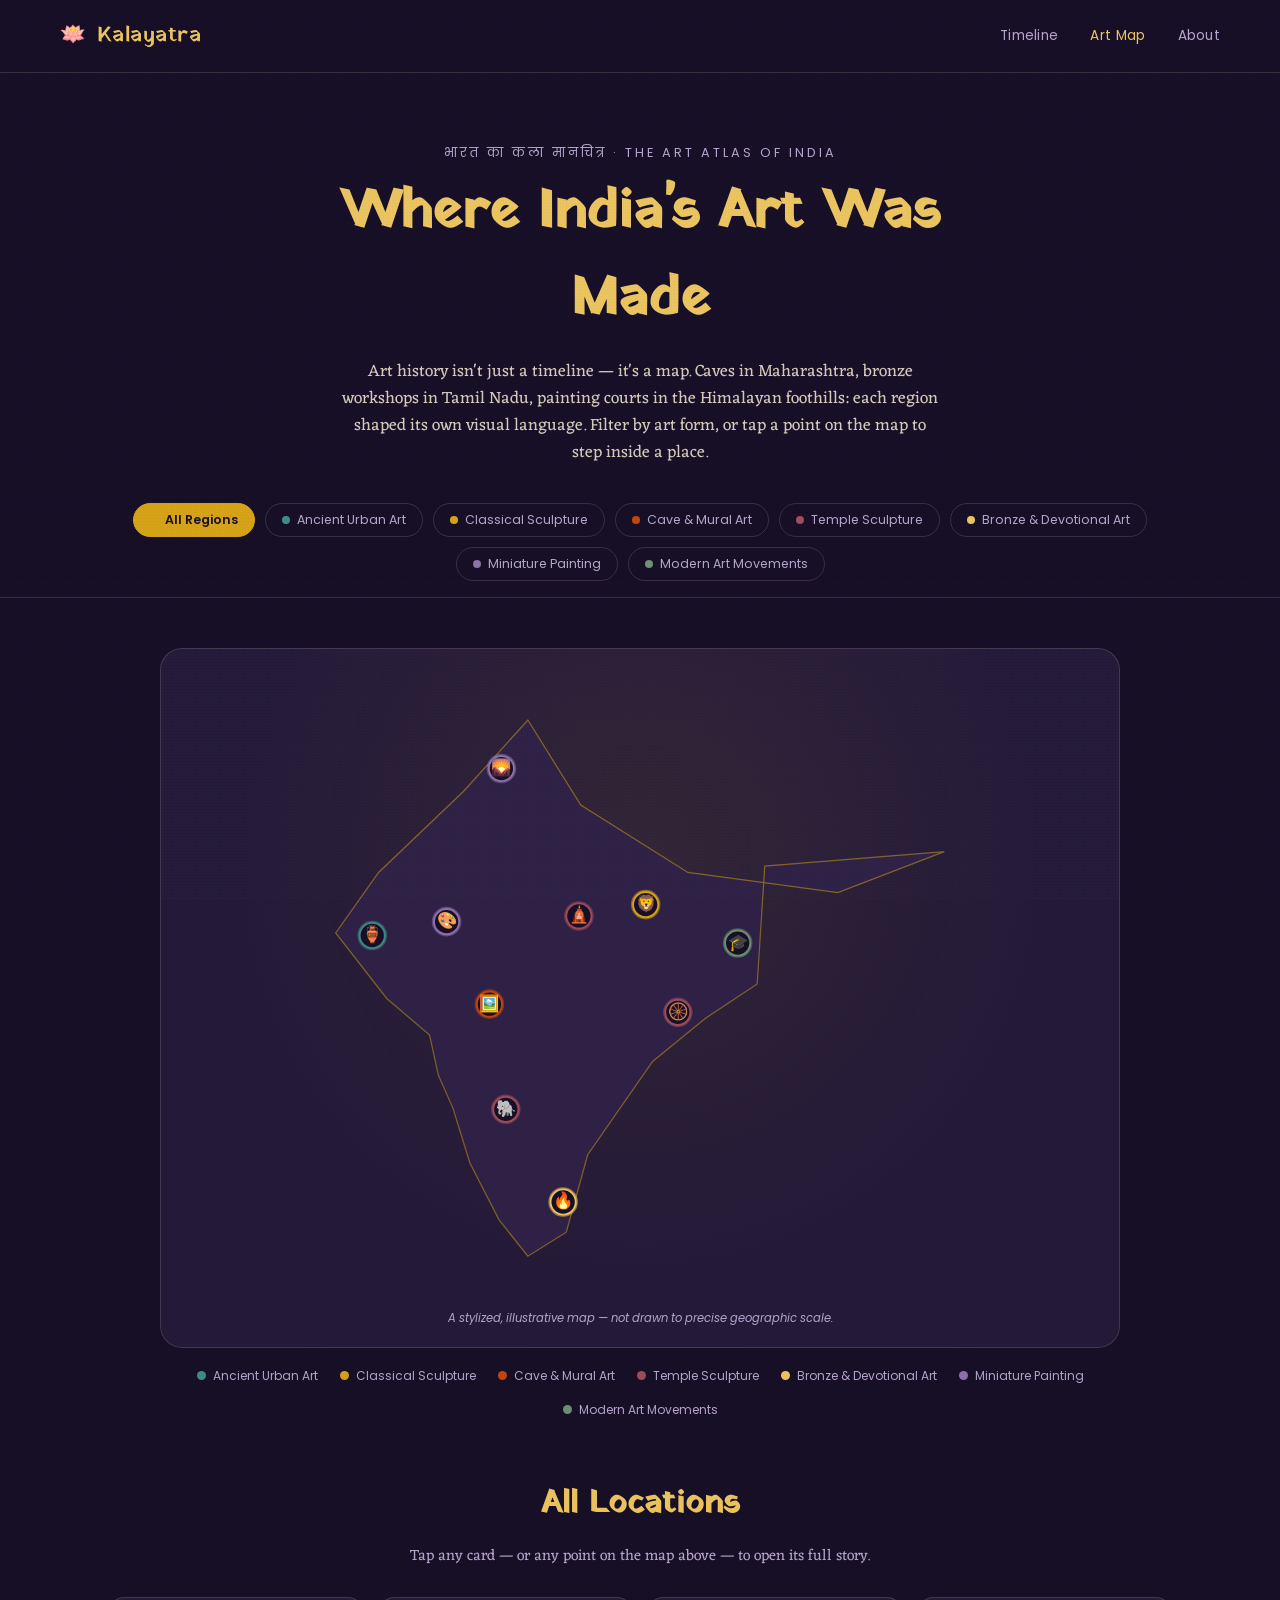
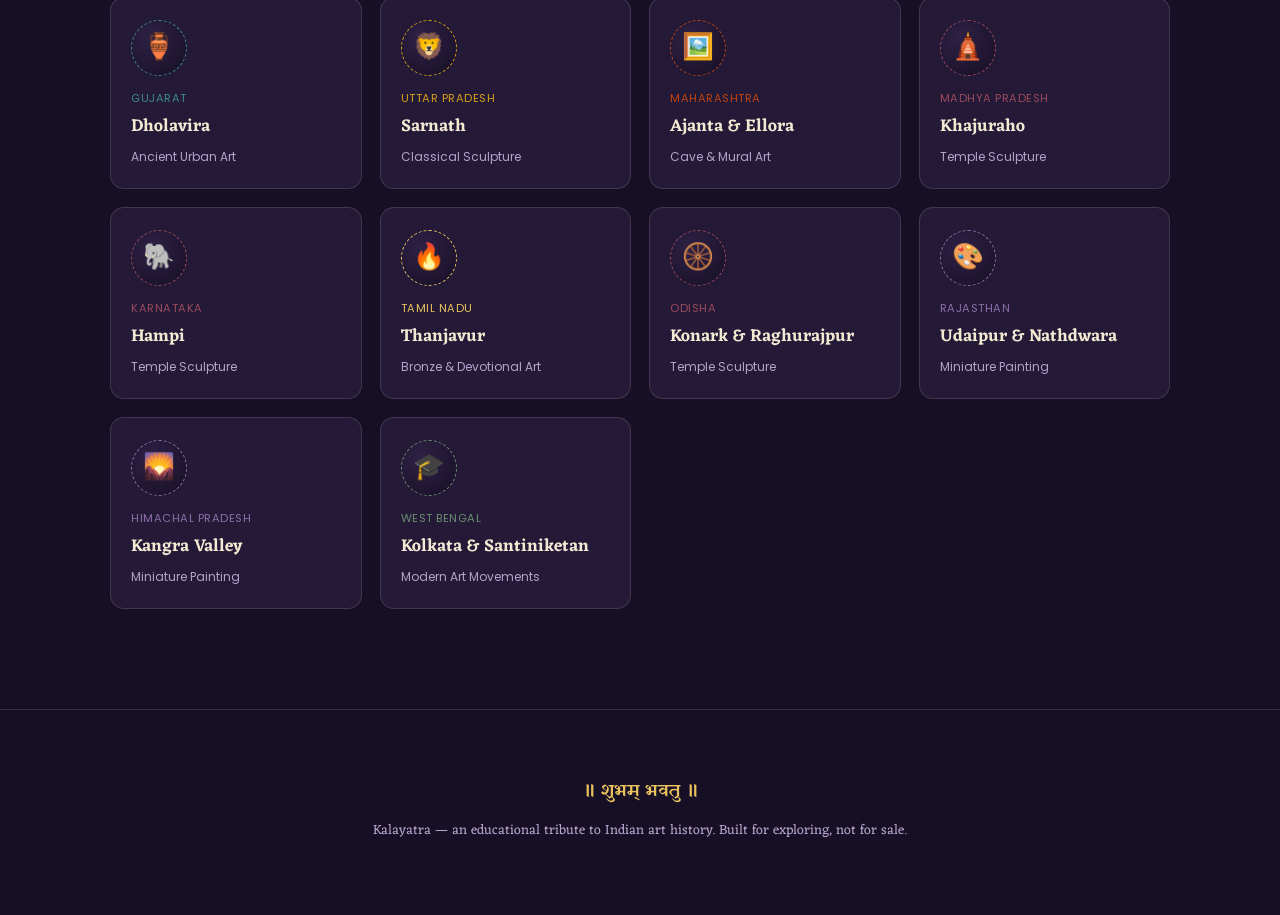
==== map.html @ e51c03c0 "Add KalaaYatra project files" ====
<!DOCTYPE html>
<html lang="en">
<head>
<meta charset="UTF-8">
<meta name="viewport" content="width=device-width, initial-scale=1.0">
<title>Kalayatra — The Art Atlas of India</title>
<meta name="description" content="An interactive map of key locations in Indian art history — temples, caves, painting schools, and workshops — with images, descriptions, and historical context.">

<link rel="preconnect" href="https://fonts.googleapis.com">
<link rel="preconnect" href="https://fonts.gstatic.com" crossorigin>
<link href="https://fonts.googleapis.com/css2?family=Yatra+One&family=Eczar:wght@400;500;600;700&family=Poppins:wght@300;400;500;600&display=swap" rel="stylesheet">

<link rel="stylesheet" href="style.css">
<link rel="stylesheet" href="map.css">
</head>
<body>

<div class="grain-overlay" aria-hidden="true"></div>

<header class="site-header">
  <div class="brand">
    <span class="brand-mark" aria-hidden="true">🪷</span>
    <span class="brand-name">Kalayatra</span>
  </div>
  <nav class="header-nav">
    <a href="index.html">Timeline</a>
    <a href="map.html" class="is-current">Art Map</a>
    <a href="index.html#about">About</a>
  </nav>
</header>

<section class="map-hero">
  <p class="hero-eyebrow">भारत का कला मानचित्र · the art atlas of india</p>
  <h1 class="map-hero-title">Where India's Art Was Made</h1>
  <p class="map-hero-sub">Art history isn't just a timeline — it's a map. Caves in Maharashtra, bronze
    workshops in Tamil Nadu, painting courts in the Himalayan foothills: each region shaped its own visual
    language. Filter by art form, or tap a point on the map to step inside a place.</p>
</section>

<nav class="filter-nav" id="filterNav" aria-label="Filter by art form">
  <!-- populated by map.js -->
</nav>

<main>
  <section class="map-section">
    <div class="map-wrap">
      <svg id="indiaMap" viewBox="0 0 1000 1000" role="img" aria-label="Stylized map of India with clickable location markers"></svg>
      <p class="map-caption">A stylized, illustrative map — not drawn to precise geographic scale.</p>
    </div>

    <div class="map-legend" id="mapLegend" aria-hidden="true">
      <!-- populated by map.js -->
    </div>
  </section>

  <section class="location-grid-section">
    <h2>All Locations</h2>
    <p class="location-grid-sub">Tap any card — or any point on the map above — to open its full story.</p>
    <div class="artifact-grid" id="locationGrid">
      <!-- populated by map.js -->
    </div>
  </section>
</main>

<footer class="site-footer">
  <p class="footer-mark" aria-hidden="true">॥ शुभम् भवतु ॥</p>
  <p>Kalayatra — an educational tribute to Indian art history. Built for exploring, not for sale.</p>
</footer>

<div class="modal-overlay" id="modalOverlay">
  <div class="modal" role="dialog" aria-modal="true" aria-labelledby="modalTitle" tabindex="-1">
    <button class="modal-close" id="modalClose" aria-label="Close">&times;</button>
    <div class="modal-icon" id="modalIcon" aria-hidden="true"></div>
    <p class="modal-era" id="modalEra"></p>
    <h3 class="modal-title" id="modalTitle"></h3>
    <div class="modal-meta" id="modalMeta"></div>
    <p class="modal-desc" id="modalDesc"></p>
    <ul class="modal-highlights" id="modalHighlights"></ul>
    <p class="modal-fact" id="modalFact"></p>
  </div>
</div>

<script src="map.js"></script>
</body>
</html>
---- style.css ----
/* ============================================================
   KALAYATRA — design tokens
   ============================================================ */
:root {
  --bg-deep:      #170F26;
  --bg-panel:     #241A38;
  --bg-panel-2:   #2E2145;
  --gold:         #D4A017;
  --gold-soft:    #E9C25E;
  --vermilion:    #C1440E;
  --teal:         #3C8A87;
  --cream:        #F3E9D2;
  --muted:        #B3A2C9;
  --line:         rgba(243, 233, 210, 0.14);

  --font-display: 'Yatra One', cursive;
  --font-body:    'Eczar', serif;
  --font-ui:      'Poppins', sans-serif;

  --radius-lg: 22px;
  --radius-md: 14px;
  --shadow-soft: 0 20px 60px rgba(0,0,0,0.35);
}

* { box-sizing: border-box; }

html { scroll-behavior: smooth; }

@media (prefers-reduced-motion: reduce) {
  html { scroll-behavior: auto; }
  * { animation-duration: 0.01ms !important; animation-iteration-count: 1 !important; transition-duration: 0.01ms !important; }
}

body {
  margin: 0;
  background: var(--bg-deep);
  color: var(--cream);
  font-family: var(--font-body);
  line-height: 1.6;
  overflow-x: hidden;
}

a { color: inherit; }

::selection { background: var(--vermilion); color: var(--cream); }

/* subtle paper grain overlay for texture */
.grain-overlay {
  position: fixed;
  inset: 0;
  pointer-events: none;
  z-index: 999;
  opacity: 0.05;
  mix-blend-mode: overlay;
  background-image: radial-gradient(circle at 1px 1px, #fff 1px, transparent 0);
  background-size: 3px 3px;
}

/* ============================================================
   HEADER
   ============================================================ */
.site-header {
  position: sticky;
  top: 0;
  z-index: 40;
  display: flex;
  align-items: center;
  justify-content: space-between;
  padding: 18px clamp(20px, 5vw, 60px);
  background: rgba(23, 15, 38, 0.75);
  backdrop-filter: blur(10px);
  border-bottom: 1px solid var(--line);
}

.brand {
  display: flex;
  align-items: center;
  gap: 10px;
  font-family: var(--font-display);
  font-size: 1.4rem;
  letter-spacing: 0.5px;
  color: var(--gold-soft);
}

.brand-mark { font-size: 1.3rem; }

.header-nav { display: flex; gap: clamp(14px, 3vw, 32px); font-family: var(--font-ui); font-size: 0.85rem; }

.header-nav a {
  text-decoration: none;
  color: var(--muted);
  transition: color 0.2s ease;
  letter-spacing: 0.3px;
}
.header-nav a:hover, .header-nav a:focus-visible { color: var(--gold-soft); }

/* ============================================================
   HERO
   ============================================================ */
.hero {
  position: relative;
  min-height: 88vh;
  display: flex;
  flex-direction: column;
  align-items: center;
  justify-content: center;
  text-align: center;
  padding: 40px 20px;
  background:
    radial-gradient(ellipse at 50% 0%, rgba(212,160,23,0.14) 0%, transparent 55%),
    radial-gradient(ellipse at 20% 90%, rgba(193,68,14,0.12) 0%, transparent 50%),
    var(--bg-deep);
}

.hero-diya { margin-bottom: 18px; position: relative; width: 46px; height: 46px; }
.hero-diya .flame {
  display: block;
  width: 10px;
  height: 20px;
  margin: 0 auto;
  border-radius: 50% 50% 50% 50% / 60% 60% 40% 40%;
  background: radial-gradient(circle at 50% 30%, #FFF3C4, var(--gold) 55%, var(--vermilion) 100%);
  box-shadow: 0 0 18px 4px rgba(212,160,23,0.55);
  animation: flicker 2.4s ease-in-out infinite;
  transform-origin: 50% 100%;
}
@keyframes flicker {
  0%, 100% { transform: scaleY(1) rotate(-1deg); }
  25% { transform: scaleY(1.08) rotate(1.5deg); }
  50% { transform: scaleY(0.94) rotate(-2deg); }
  75% { transform: scaleY(1.05) rotate(1deg); }
}

.hero-eyebrow {
  font-family: var(--font-ui);
  font-size: 0.8rem;
  letter-spacing: 3px;
  text-transform: uppercase;
  color: var(--muted);
  margin: 0 0 6px;
}

.hero-title {
  font-family: var(--font-display);
  font-size: clamp(3.4rem, 11vw, 7rem);
  color: var(--gold-soft);
  margin: 0;
  text-shadow: 0 0 40px rgba(212,160,23,0.3);
}

.hero-sub {
  max-width: 620px;
  color: var(--cream);
  opacity: 0.88;
  font-size: clamp(1rem, 2vw, 1.15rem);
  margin: 18px 0 34px;
}

.scroll-cue {
  display: flex;
  flex-direction: column;
  align-items: center;
  gap: 6px;
  text-decoration: none;
  color: var(--gold-soft);
  font-family: var(--font-ui);
  font-size: 0.78rem;
  letter-spacing: 1px;
  animation: bob 2.2s ease-in-out infinite;
}
@keyframes bob {
  0%, 100% { transform: translateY(0); }
  50% { transform: translateY(6px); }
}

/* ============================================================
   INTRO
   ============================================================ */
.intro {
  max-width: 760px;
  margin: 0 auto;
  padding: 60px 24px;
  text-align: center;
  font-size: 1.15rem;
  color: var(--cream);
}
.intro-drop {
  font-family: var(--font-display);
  font-size: 2.6rem;
  color: var(--gold-soft);
  float: left;
  line-height: 0.8;
  margin: 6px 8px 0 0;
}

/* ============================================================
   ERA QUICK NAV
   ============================================================ */
.era-nav {
  position: sticky;
  top: 63px;
  z-index: 30;
  display: flex;
  gap: 10px;
  overflow-x: auto;
  padding: 14px clamp(20px, 5vw, 60px);
  background: linear-gradient(to bottom, rgba(23,15,38,0.92), rgba(23,15,38,0.7));
  backdrop-filter: blur(6px);
  border-bottom: 1px solid var(--line);
  scrollbar-width: thin;
}
.era-nav::-webkit-scrollbar { height: 6px; }
.era-nav::-webkit-scrollbar-thumb { background: var(--bg-panel-2); border-radius: 4px; }

.era-pill {
  flex: 0 0 auto;
  font-family: var(--font-ui);
  font-size: 0.78rem;
  white-space: nowrap;
  padding: 7px 16px;
  border-radius: 999px;
  border: 1px solid var(--line);
  background: transparent;
  color: var(--muted);
  cursor: pointer;
  transition: all 0.25s ease;
}
.era-pill:hover, .era-pill:focus-visible { border-color: var(--gold); color: var(--gold-soft); }
.era-pill.active {
  background: var(--gold);
  border-color: var(--gold);
  color: var(--bg-deep);
  font-weight: 600;
}

/* ============================================================
   TIMELINE
   ============================================================ */
.timeline-section {
  position: relative;
  padding: 80px 20px 40px;
  max-width: 1180px;
  margin: 0 auto;
}

.river-svg {
  position: absolute;
  top: 0;
  left: 0;
  width: 100%;
  height: 100%;
  pointer-events: none;
  z-index: 0;
}
.river-svg path {
  fill: none;
  stroke: url(#riverGradient);
  stroke-width: 2.5;
  stroke-dasharray: 6 10;
  opacity: 0.55;
}

.timeline-container {
  position: relative;
  z-index: 1;
  display: flex;
  flex-direction: column;
  gap: 10px;
}

.era-block {
  padding: 50px 0;
  opacity: 0;
  transform: translateY(28px);
  transition: opacity 0.7s ease, transform 0.7s ease;
}
.era-block.is-visible { opacity: 1; transform: translateY(0); }

.era-header {
  display: flex;
  align-items: baseline;
  gap: 16px;
  margin-bottom: 26px;
  flex-wrap: wrap;
}

.era-marker {
  flex: 0 0 auto;
  width: 54px;
  height: 54px;
  border-radius: 50%;
  display: flex;
  align-items: center;
  justify-content: center;
  font-size: 1.5rem;
  background: var(--bg-panel);
  border: 2px solid var(--era-color, var(--gold));
  box-shadow: 0 0 0 6px rgba(212,160,23,0.06);
}

.era-titles { flex: 1 1 auto; min-width: 220px; }

.era-name {
  font-family: var(--font-display);
  font-size: clamp(1.6rem, 3.4vw, 2.2rem);
  color: var(--era-color, var(--gold-soft));
  margin: 0 0 2px;
}
.era-name-hindi {
  font-family: var(--font-body);
  font-size: 0.95rem;
  color: var(--muted);
  margin: 0;
}
.era-period {
  font-family: var(--font-ui);
  font-size: 0.78rem;
  letter-spacing: 1px;
  color: var(--muted);
  text-transform: uppercase;
}

.era-intro {
  max-width: 640px;
  color: var(--cream);
  opacity: 0.85;
  font-size: 1.02rem;
  margin: 0 0 28px;
}

.artifact-grid {
  display: grid;
  grid-template-columns: repeat(auto-fill, minmax(230px, 1fr));
  gap: 18px;
}

.artifact-card {
  position: relative;
  background: var(--bg-panel);
  border: 1px solid var(--line);
  border-radius: var(--radius-md);
  padding: 22px 20px;
  text-align: left;
  cursor: pointer;
  color: var(--cream);
  font-family: inherit;
  transition: transform 0.25s ease, box-shadow 0.25s ease, border-color 0.25s ease;
}
.artifact-card:hover, .artifact-card:focus-visible {
  transform: translateY(-4px);
  border-color: var(--era-color, var(--gold));
  box-shadow: var(--shadow-soft);
  outline: none;
}

.artifact-icon-wrap {
  width: 56px;
  height: 56px;
  border-radius: 50%;
  display: flex;
  align-items: center;
  justify-content: center;
  font-size: 1.6rem;
  margin-bottom: 14px;
  background: radial-gradient(circle at 35% 30%, var(--bg-panel-2), var(--bg-deep));
  border: 1px dashed var(--era-color, var(--gold));
}

.artifact-name {
  font-family: var(--font-body);
  font-weight: 600;
  font-size: 1.08rem;
  margin: 0 0 6px;
}

.artifact-medium {
  font-family: var(--font-ui);
  font-size: 0.75rem;
  color: var(--muted);
  margin: 0;
}

.card-cue {
  position: absolute;
  bottom: 16px;
  right: 18px;
  font-family: var(--font-ui);
  font-size: 0.7rem;
  color: var(--era-color, var(--gold-soft));
  opacity: 0;
  transition: opacity 0.25s ease;
}
.artifact-card:hover .card-cue, .artifact-card:focus-visible .card-cue { opacity: 1; }

/* ============================================================
   SEARCH
   ============================================================ */
.search-section {
  max-width: 700px;
  margin: 40px auto 100px;
  padding: 0 24px;
  text-align: center;
}
.search-section h2 {
  font-family: var(--font-display);
  color: var(--gold-soft);
  font-size: 2rem;
  margin-bottom: 6px;
}
.search-sub { color: var(--muted); font-size: 0.95rem; margin-bottom: 24px; }

.search-bar {
  display: flex;
  align-items: center;
  gap: 10px;
  background: var(--bg-panel);
  border: 1px solid var(--line);
  border-radius: 999px;
  padding: 12px 20px;
  color: var(--muted);
}
.search-bar input {
  flex: 1;
  background: transparent;
  border: none;
  outline: none;
  color: var(--cream);
  font-family: var(--font-ui);
  font-size: 0.95rem;
}
.search-bar input::placeholder { color: var(--muted); }

.search-results {
  margin-top: 22px;
  display: grid;
  grid-template-columns: repeat(auto-fill, minmax(200px, 1fr));
  gap: 14px;
  text-align: left;
}
.search-results .artifact-card { padding: 16px 18px; }
.search-empty { color: var(--muted); font-size: 0.9rem; grid-column: 1/-1; }

/* ============================================================
   FOOTER
   ============================================================ */
.site-footer {
  text-align: center;
  padding: 50px 20px 60px;
  border-top: 1px solid var(--line);
  color: var(--muted);
  font-size: 0.85rem;
}
.footer-mark {
  font-family: var(--font-display);
  color: var(--gold-soft);
  font-size: 1.1rem;
  margin-bottom: 8px;
}

/* ============================================================
   MODAL
   ============================================================ */
.modal-overlay {
  position: fixed;
  inset: 0;
  background: rgba(10, 6, 18, 0.78);
  backdrop-filter: blur(4px);
  display: flex;
  align-items: center;
  justify-content: center;
  padding: 20px;
  opacity: 0;
  visibility: hidden;
  transition: opacity 0.25s ease;
  z-index: 100;
}
.modal-overlay.open { opacity: 1; visibility: visible; }

.modal {
  position: relative;
  max-width: 560px;
  width: 100%;
  max-height: 86vh;
  overflow-y: auto;
  background: linear-gradient(160deg, var(--bg-panel-2), var(--bg-panel));
  border: 1px solid var(--line);
  border-radius: var(--radius-lg);
  padding: 40px 34px 34px;
  box-shadow: var(--shadow-soft);
  transform: scale(0.94) translateY(10px);
  transition: transform 0.28s ease;
}
.modal-overlay.open .modal { transform: scale(1) translateY(0); }

.modal-close {
  position: absolute;
  top: 16px;
  right: 18px;
  background: none;
  border: none;
  color: var(--muted);
  font-size: 1.8rem;
  line-height: 1;
  cursor: pointer;
  transition: color 0.2s ease;
}
.modal-close:hover, .modal-close:focus-visible { color: var(--gold-soft); }

.modal-icon {
  width: 70px;
  height: 70px;
  border-radius: 50%;
  display: flex;
  align-items: center;
  justify-content: center;
  font-size: 2rem;
  margin-bottom: 18px;
  background: radial-gradient(circle at 35% 30%, var(--bg-panel-2), var(--bg-deep));
  border: 1px solid var(--era-color, var(--gold));
}

.modal-era {
  font-family: var(--font-ui);
  text-transform: uppercase;
  letter-spacing: 1.5px;
  font-size: 0.72rem;
  color: var(--era-color, var(--gold-soft));
  margin: 0 0 6px;
}

.modal-title {
  font-family: var(--font-display);
  font-size: 1.7rem;
  color: var(--cream);
  margin: 0 0 16px;
}

.modal-meta {
  display: grid;
  grid-template-columns: auto 1fr;
  gap: 6px 14px;
  font-family: var(--font-ui);
  font-size: 0.82rem;
  color: var(--muted);
  margin-bottom: 20px;
  padding-bottom: 18px;
  border-bottom: 1px solid var(--line);
}
.modal-meta dt { font-weight: 600; color: var(--gold-soft); }
.modal-meta dd { margin: 0; }

.modal-desc {
  font-size: 1.02rem;
  color: var(--cream);
  opacity: 0.92;
  margin: 0 0 16px;
}

.modal-fact {
  font-family: var(--font-ui);
  font-size: 0.85rem;
  color: var(--muted);
  font-style: italic;
  border-left: 2px solid var(--era-color, var(--gold));
  padding-left: 12px;
}

/* ============================================================
   RESPONSIVE
   ============================================================ */
@media (max-width: 600px) {
  .header-nav { display: none; }
  .era-header { gap: 12px; }
  .era-marker { width: 44px; height: 44px; font-size: 1.2rem; }
  .modal { padding: 30px 22px 26px; }
}
---- map.css ----
/* ============================================================
   MAP PAGE — extends style.css tokens with category colors
   ============================================================ */
:root {
  --cat-ancient:    #3C8A87; /* teal   — Ancient Urban Art */
  --cat-classical:  #D4A017; /* gold   — Classical Sculpture */
  --cat-cave:       #C1440E; /* vermilion — Cave & Mural Art */
  --cat-temple:     #9C4A5C; /* rose   — Temple Sculpture */
  --cat-bronze:     #E9C25E; /* amber  — Bronze & Devotional Art */
  --cat-miniature:  #8B6FA8; /* mauve  — Miniature Painting */
  --cat-modern:     #6B8F71; /* sage   — Modern Art Movements */
}

.header-nav a.is-current { color: var(--gold-soft); }

/* ============================================================
   HERO
   ============================================================ */
.map-hero {
  max-width: 760px;
  margin: 0 auto;
  padding: 70px 24px 20px;
  text-align: center;
}
.map-hero-title {
  font-family: var(--font-display);
  font-size: clamp(2.2rem, 6vw, 3.4rem);
  color: var(--gold-soft);
  margin: 4px 0 16px;
}
.map-hero-sub {
  color: var(--cream);
  opacity: 0.85;
  font-size: 1.05rem;
  max-width: 600px;
  margin: 0 auto;
}

/* ============================================================
   FILTER PILLS (mirrors era-nav / era-pill from style.css)
   ============================================================ */
.filter-nav {
  position: sticky;
  top: 63px;
  z-index: 30;
  display: flex;
  flex-wrap: wrap;
  gap: 10px;
  justify-content: center;
  padding: 16px clamp(20px, 5vw, 60px);
  background: linear-gradient(to bottom, rgba(23,15,38,0.92), rgba(23,15,38,0.7));
  backdrop-filter: blur(6px);
  border-bottom: 1px solid var(--line);
}

.filter-pill {
  font-family: var(--font-ui);
  font-size: 0.78rem;
  white-space: nowrap;
  padding: 7px 16px;
  border-radius: 999px;
  border: 1px solid var(--line);
  background: transparent;
  color: var(--muted);
  cursor: pointer;
  display: flex;
  align-items: center;
  gap: 7px;
  transition: all 0.25s ease;
}
.filter-pill .dot {
  width: 8px;
  height: 8px;
  border-radius: 50%;
  background: var(--pill-color, var(--gold));
  flex: 0 0 auto;
}
.filter-pill:hover, .filter-pill:focus-visible { border-color: var(--pill-color, var(--gold)); color: var(--cream); }
.filter-pill.active {
  background: var(--pill-color, var(--gold));
  border-color: var(--pill-color, var(--gold));
  color: var(--bg-deep);
  font-weight: 600;
}

/* ============================================================
   MAP
   ============================================================ */
.map-section {
  max-width: 1000px;
  margin: 50px auto 20px;
  padding: 0 20px;
}

.map-wrap {
  position: relative;
  background: radial-gradient(ellipse at 50% 30%, rgba(212,160,23,0.08), transparent 60%), var(--bg-panel);
  border: 1px solid var(--line);
  border-radius: var(--radius-lg);
  padding: 20px;
}

#indiaMap {
  width: 100%;
  height: auto;
  display: block;
  max-height: 70vh;
}

.map-caption {
  text-align: center;
  font-family: var(--font-ui);
  font-size: 0.72rem;
  color: var(--muted);
  margin: 10px 0 0;
  font-style: italic;
}

.india-shape {
  fill: var(--bg-panel-2);
  stroke: var(--gold);
  stroke-width: 2;
  stroke-opacity: 0.5;
}

.pin {
  cursor: pointer;
}
.pin .pin-ring {
  fill: none;
  stroke: var(--pin-color, var(--gold));
  stroke-width: 3;
  opacity: 0.55;
  transform-origin: center;
  animation: pulse 2.6s ease-out infinite;
}
.pin .pin-dot {
  fill: var(--bg-deep);
  stroke: var(--pin-color, var(--gold));
  stroke-width: 3;
  transition: transform 0.2s ease;
}
.pin .pin-icon {
  font-size: 26px;
  text-anchor: middle;
  dominant-baseline: central;
  pointer-events: none;
}
.pin:hover .pin-dot, .pin:focus-visible .pin-dot {
  transform: scale(1.15);
  transform-box: fill-box;
  transform-origin: center;
}
.pin.dimmed { opacity: 0.18; }
.pin.dimmed .pin-ring { animation: none; }

@keyframes pulse {
  0%   { r: 22; opacity: 0.55; }
  80%  { r: 44; opacity: 0; }
  100% { r: 44; opacity: 0; }
}

/* ============================================================
   LEGEND
   ============================================================ */
.map-legend {
  display: flex;
  flex-wrap: wrap;
  gap: 14px 22px;
  justify-content: center;
  margin-top: 18px;
  padding: 0 10px;
}
.legend-item {
  display: flex;
  align-items: center;
  gap: 7px;
  font-family: var(--font-ui);
  font-size: 0.75rem;
  color: var(--muted);
}
.legend-item .dot {
  width: 9px;
  height: 9px;
  border-radius: 50%;
  background: var(--legend-color, var(--gold));
}

/* ============================================================
   LOCATION GRID
   ============================================================ */
.location-grid-section {
  max-width: 1100px;
  margin: 60px auto 100px;
  padding: 0 20px;
  text-align: center;
}
.location-grid-section h2 {
  font-family: var(--font-display);
  color: var(--gold-soft);
  font-size: 2rem;
  margin-bottom: 6px;
}
.location-grid-sub {
  color: var(--muted);
  font-size: 0.95rem;
  margin-bottom: 28px;
}
.location-grid-section .artifact-grid { text-align: left; }
.location-card-state {
  font-family: var(--font-ui);
  font-size: 0.7rem;
  letter-spacing: 0.5px;
  text-transform: uppercase;
  color: var(--card-color, var(--gold-soft));
  margin: 0 0 4px;
}
.location-card.is-hidden { display: none; }

/* ============================================================
   MODAL HIGHLIGHTS LIST (extends style.css modal)
   ============================================================ */
.modal-highlights {
  list-style: none;
  margin: 0 0 18px;
  padding: 0;
  display: flex;
  flex-direction: column;
  gap: 10px;
}
.modal-highlights li {
  font-size: 0.92rem;
  color: var(--cream);
  opacity: 0.92;
  padding-left: 16px;
  position: relative;
}
.modal-highlights li::before {
  content: "◆";
  position: absolute;
  left: 0;
  top: 2px;
  font-size: 0.6rem;
  color: var(--era-color, var(--gold));
}
.modal-highlights li strong { color: var(--gold-soft); font-weight: 600; }

/* ============================================================
   RESPONSIVE
   ============================================================ */
@media (max-width: 600px) {
  .filter-nav { justify-content: flex-start; overflow-x: auto; flex-wrap: nowrap; }
  .map-wrap { padding: 12px; }
  .pin .pin-icon { font-size: 22px; }
}
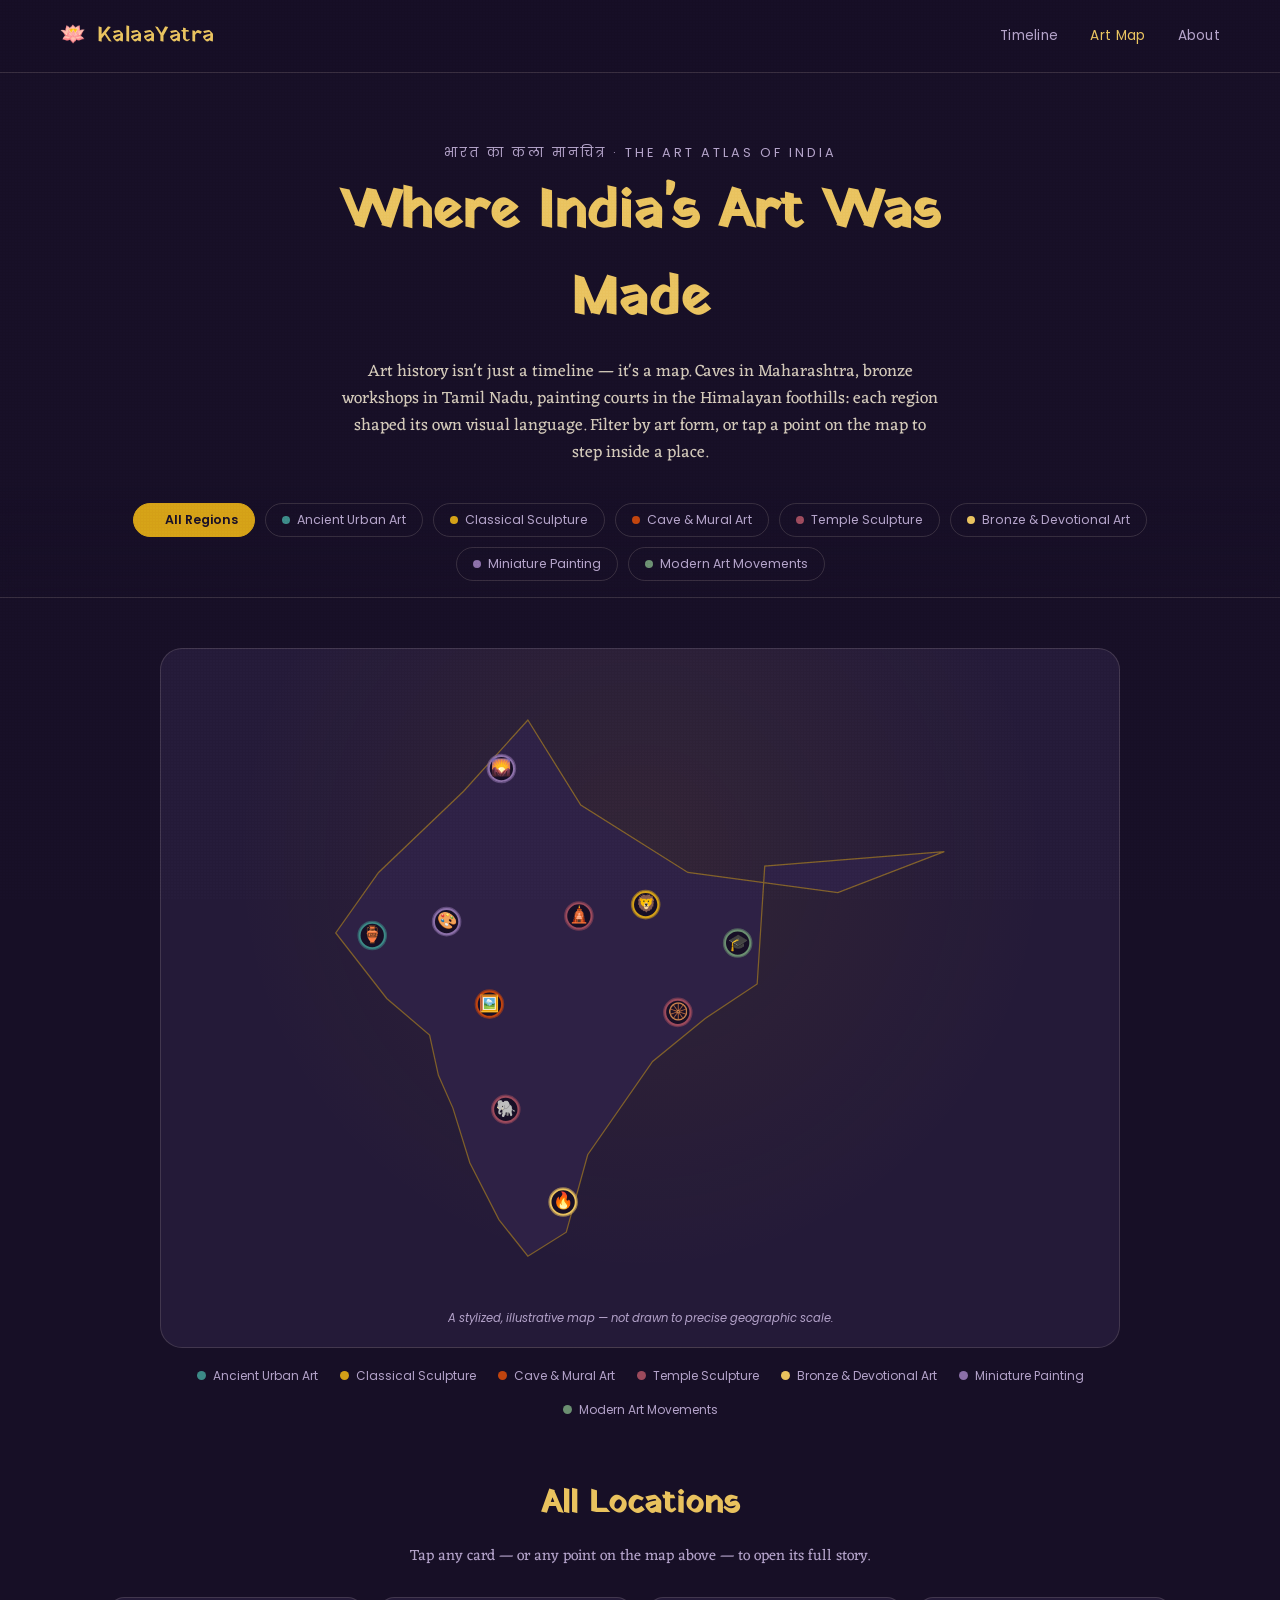
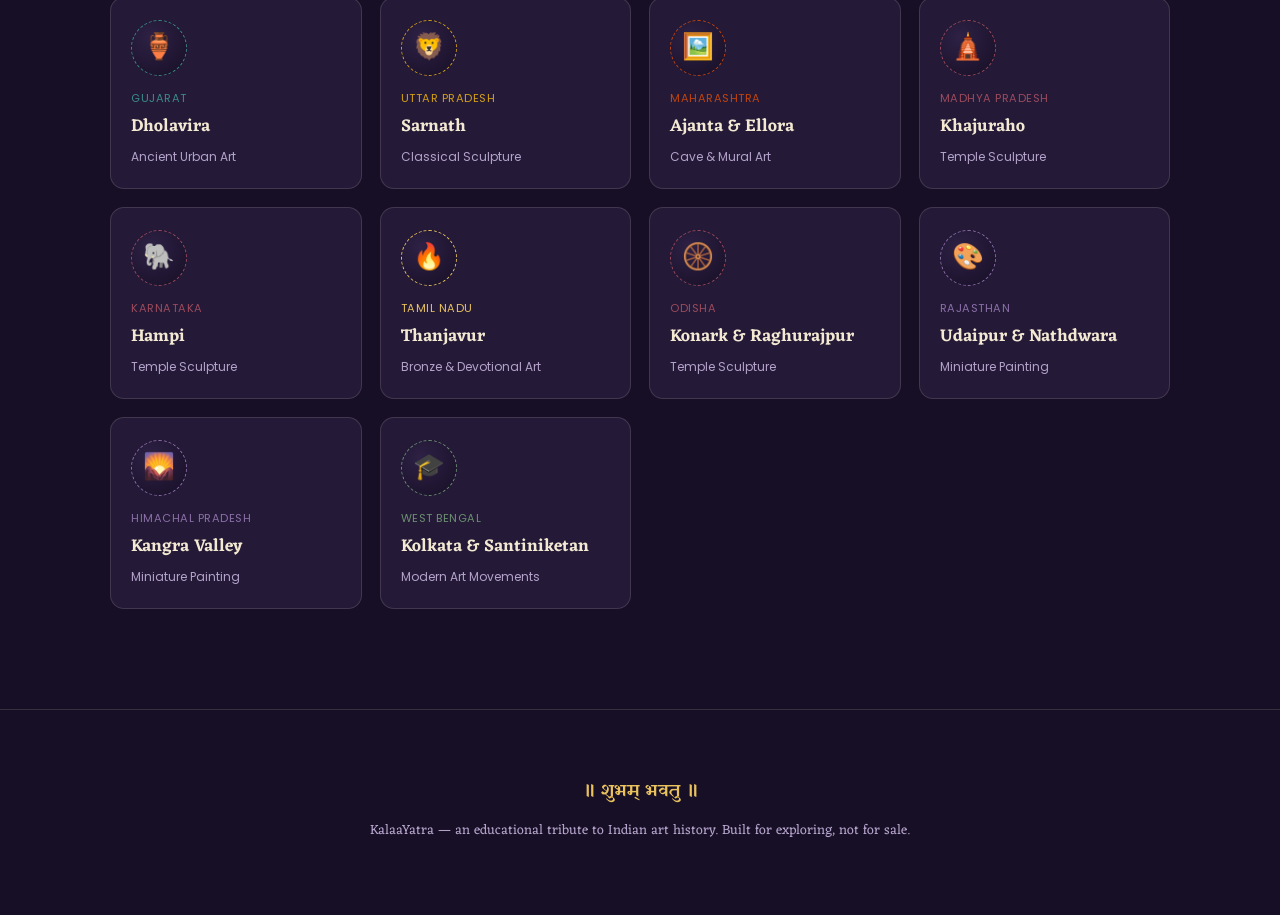
==== commit 23fc758b: "Update naming from Kalayatra to KalaaYatra across all files" ====
--- a/map.html
+++ b/map.html
@@ -3,7 +3,7 @@
 <head>
 <meta charset="UTF-8">
 <meta name="viewport" content="width=device-width, initial-scale=1.0">
-<title>Kalayatra — The Art Atlas of India</title>
+<title>KalaaYatra — The Art Atlas of India</title>
 <meta name="description" content="An interactive map of key locations in Indian art history — temples, caves, painting schools, and workshops — with images, descriptions, and historical context.">
 
 <link rel="preconnect" href="https://fonts.googleapis.com">
@@ -20,7 +20,7 @@
 <header class="site-header">
   <div class="brand">
     <span class="brand-mark" aria-hidden="true">🪷</span>
-    <span class="brand-name">Kalayatra</span>
+    <span class="brand-name">KalaaYatra</span>
   </div>
   <nav class="header-nav">
     <a href="index.html">Timeline</a>
@@ -64,7 +64,7 @@
 
 <footer class="site-footer">
   <p class="footer-mark" aria-hidden="true">॥ शुभम् भवतु ॥</p>
-  <p>Kalayatra — an educational tribute to Indian art history. Built for exploring, not for sale.</p>
+  <p>KalaaYatra — an educational tribute to Indian art history. Built for exploring, not for sale.</p>
 </footer>
 
 <div class="modal-overlay" id="modalOverlay">
--- a/style.css
+++ b/style.css
@@ -1,5 +1,5 @@
 /* ============================================================
-   KALAYATRA — design tokens
+   KALAAYATRA — design tokens
    ============================================================ */
 :root {
   --bg-deep:      #170F26;
